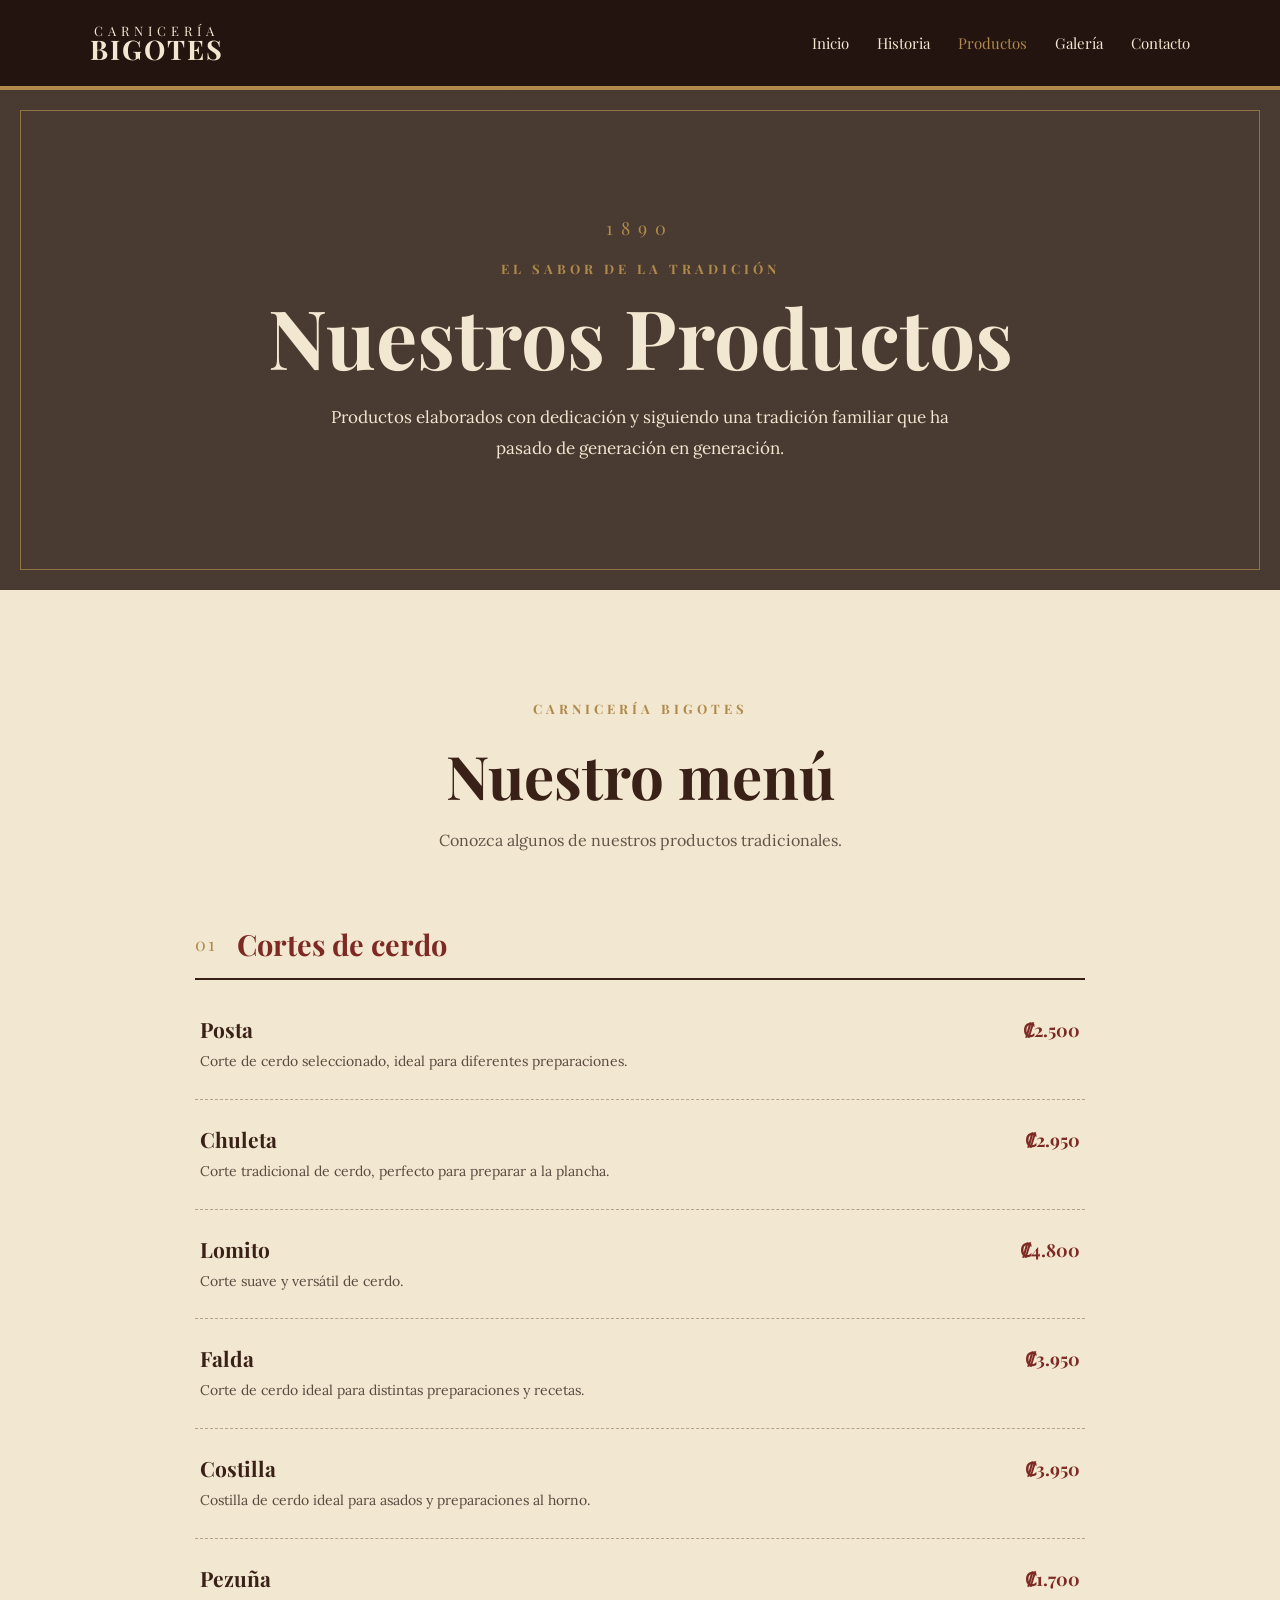
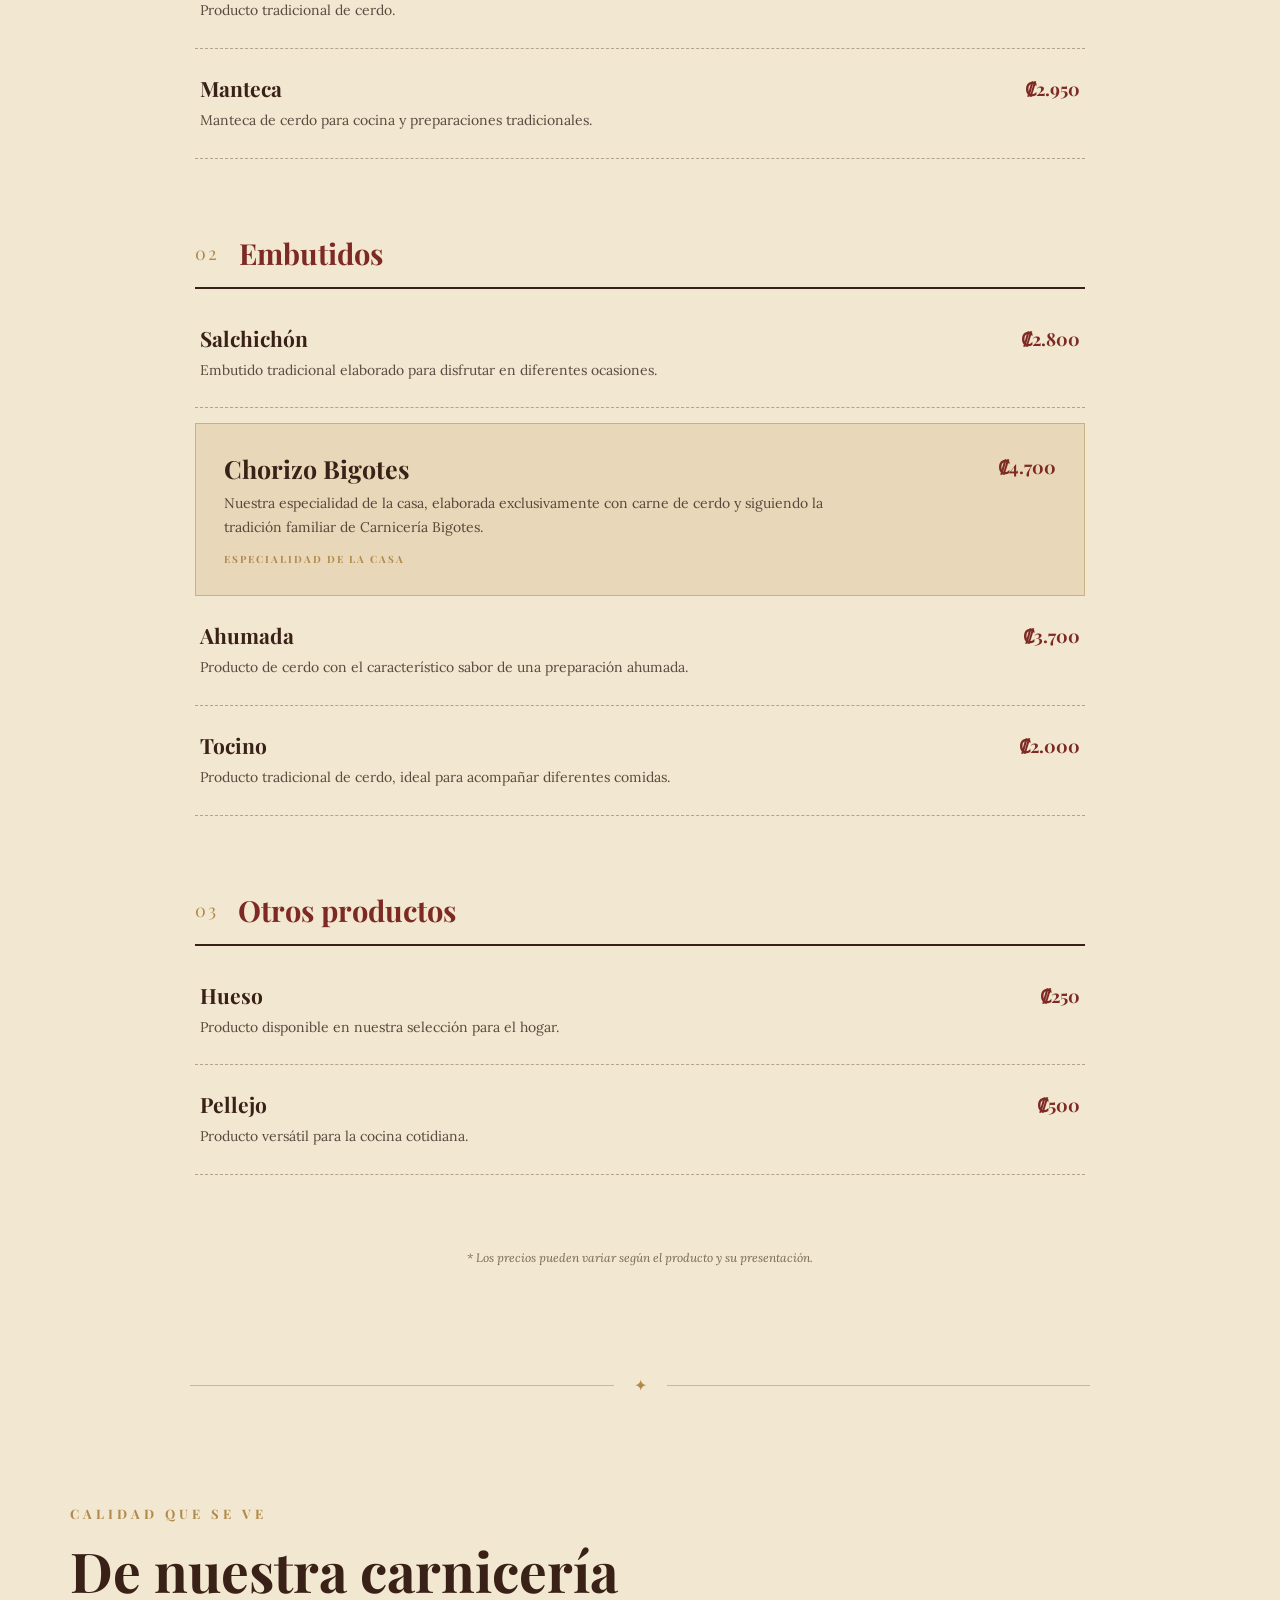
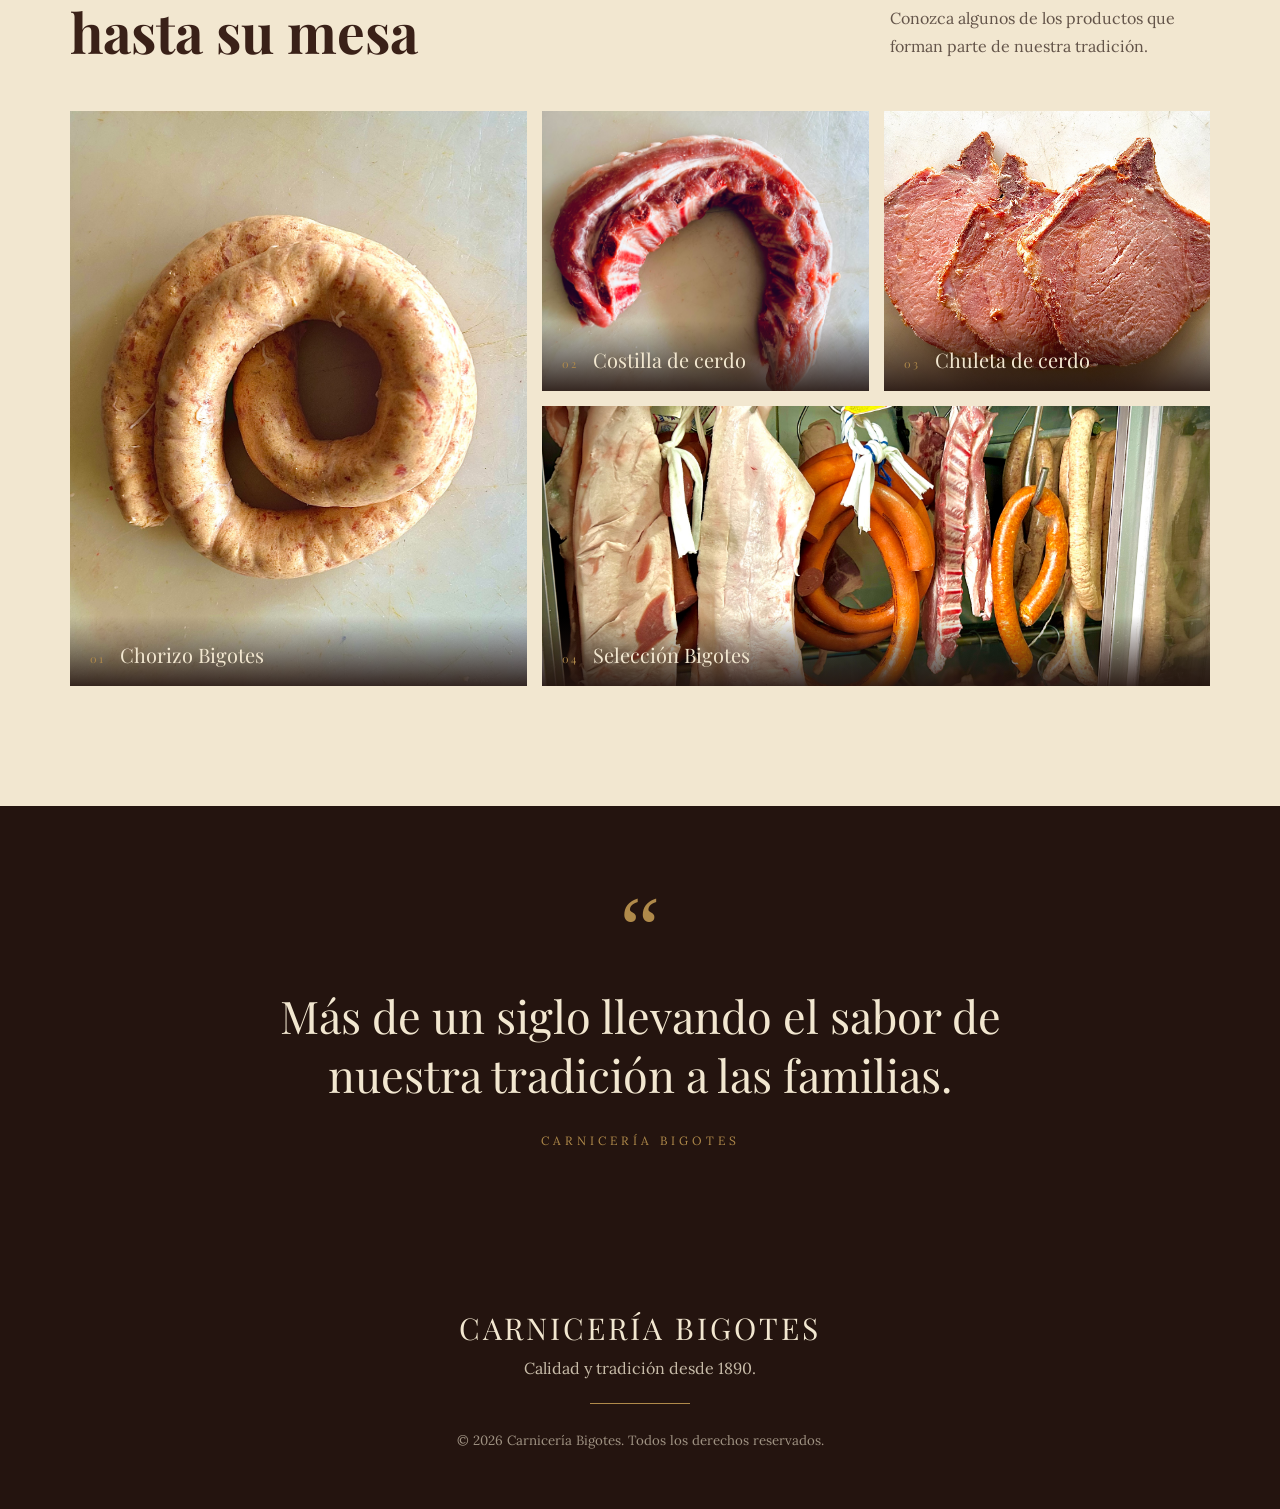
==== productos.html @ f31f07bd "Primeros archivos" ====
<!DOCTYPE html>
<html lang="es">
<head>
    <meta charset="UTF-8">
    <meta name="viewport" content="width=device-width, initial-scale=1.0">

    <title>Productos | Carnicería Bigotes</title>

    <!-- Fuentes -->
    <link rel="preconnect" href="https://fonts.googleapis.com">
    <link rel="preconnect" href="https://fonts.gstatic.com" crossorigin>
    <link href="https://fonts.googleapis.com/css2?family=Lora:wght@400;500;600&family=Playfair+Display:wght@600;700;800&display=swap" rel="stylesheet">

    <!-- CSS -->
    <link rel="stylesheet" href="css/style.css">
</head>

<body>

    <!-- Navegación -->
    <header class="navbar">
        <div class="logo">
            <span>CARNICERÍA</span>
            <strong>BIGOTES</strong>
        </div>

        <nav>
            <a href="index.html">Inicio</a>
            <a href="historia.html">Historia</a>
            <a href="productos.html" class="active">Productos</a>
            <a href="galeria.html">Galería</a>
            <a href="contacto.html">Contacto</a>
        </nav>
    </header>


    <!-- Encabezado -->
    <section class="products-hero">

        <div class="products-hero-content">

            <span class="hero-number">1890</span>

            <p class="eyebrow">EL SABOR DE LA TRADICIÓN</p>

            <h1>Nuestros Productos</h1>

            <p>
                Productos elaborados con dedicación y siguiendo
                una tradición familiar que ha pasado de generación
                en generación.
            </p>

        </div>

    </section>


    <main>

        <!-- Menú -->
        <section class="menu-section">

            <div class="menu-title">
                <p class="eyebrow">CARNICERÍA BIGOTES</p>

                <h2>Nuestro menú</h2>

                <p>
                    Conozca algunos de nuestros productos
                    tradicionales.
                </p>
            </div>


            <!-- Cortes -->
            <div class="menu-category">

                <div class="category-heading">
                    <span>01</span>
                    <h3>Cortes de cerdo</h3>
                </div>

                <div class="menu-items">

                    <div class="menu-item">
                        <div>
                            <h4>Posta</h4>
                            <p>
                                Corte de cerdo seleccionado,
                                ideal para diferentes preparaciones.
                            </p>
                        </div>

                        <span class="price">₡2.500</span>
                    </div>


                    <div class="menu-item">
                        <div>
                            <h4>Chuleta</h4>
                            <p>
                                Corte tradicional de cerdo,
                                perfecto para preparar a la plancha.
                            </p>
                        </div>

                        <span class="price">₡2.950</span>
                    </div>


                    <div class="menu-item">
                        <div>
                            <h4>Lomito</h4>
                            <p>
                                Corte suave y versátil de cerdo.
                            </p>
                        </div>

                        <span class="price">₡4.800</span>
                    </div>


                    <div class="menu-item">
                        <div>
                            <h4>Falda</h4>
                            <p>
                                Corte de cerdo ideal para distintas
                                preparaciones y recetas.
                            </p>
                        </div>

                        <span class="price">₡3.950</span>
                    </div>


                    <div class="menu-item">
                        <div>
                            <h4>Costilla</h4>
                            <p>
                                Costilla de cerdo ideal para asados
                                y preparaciones al horno.
                            </p>
                        </div>

                        <span class="price">₡3.950</span>
                    </div>


                    <div class="menu-item">
                        <div>
                            <h4>Pezuña</h4>
                            <p>
                                Producto tradicional de cerdo.
                            </p>
                        </div>

                        <span class="price">₡1.700</span>
                    </div>


                    <div class="menu-item">
                        <div>
                            <h4>Manteca</h4>
                            <p>
                                Manteca de cerdo para cocina
                                y preparaciones tradicionales.
                            </p>
                        </div>

                        <span class="price">₡2.950</span>
                    </div>

                </div>

            </div>


            <!-- Embutidos -->
            <div class="menu-category">

                <div class="category-heading">
                    <span>02</span>
                    <h3>Embutidos</h3>
                </div>

                <div class="menu-items">

                    <div class="menu-item">
                        <div>
                            <h4>Salchichón</h4>
                            <p>
                                Embutido tradicional elaborado
                                para disfrutar en diferentes ocasiones.
                            </p>
                        </div>

                        <span class="price">₡2.800</span>
                    </div>


                    <div class="menu-item featured-item">

                        <div>
                            <h4>Chorizo Bigotes</h4>

                            <p>
                                Nuestra especialidad de la casa,
                                elaborada exclusivamente con carne
                                de cerdo y siguiendo la tradición
                                familiar de Carnicería Bigotes.
                            </p>

                            <span class="recommended">
                                ESPECIALIDAD DE LA CASA
                            </span>
                        </div>

                        <span class="price">₡4.700</span>

                    </div>


                    <div class="menu-item">
                        <div>
                            <h4>Ahumada</h4>
                            <p>
                                Producto de cerdo con el característico
                                sabor de una preparación ahumada.
                            </p>
                        </div>

                        <span class="price">₡3.700</span>
                    </div>


                    <div class="menu-item">
                        <div>
                            <h4>Tocino</h4>
                            <p>
                                Producto tradicional de cerdo,
                                ideal para acompañar diferentes comidas.
                            </p>
                        </div>

                        <span class="price">₡2.000</span>
                    </div>

                </div>

            </div>


            <!-- Otros productos -->
            <div class="menu-category">

                <div class="category-heading">
                    <span>03</span>
                    <h3>Otros productos</h3>
                </div>

                <div class="menu-items">

                    <div class="menu-item">
                        <div>
                            <h4>Hueso</h4>
                            <p>
                                Producto disponible en nuestra
                                selección para el hogar.
                            </p>
                        </div>

                        <span class="price">₡250</span>
                    </div>

                    <div class="menu-item">
                        <div>
                            <h4>Pellejo</h4>
                            <p>
                                Producto versátil para la cocina cotidiana.
                            </p>
                        </div>

                        <span class="price">₡500</span>
                    </div>

                </div>

            </div>


            <p class="menu-note">
                * Los precios pueden variar según el producto y su presentación.
            </p>

        </section>


        <!-- Separador -->
        <div class="products-divider">
            <span></span>
            <div>✦</div>
            <span></span>
        </div>


        <!-- Galería de productos -->
        <section class="product-gallery">

            <div class="gallery-heading">

                <div>
                    <p class="eyebrow">CALIDAD QUE SE VE</p>

                    <h2>
                        De nuestra carnicería<br>
                        hasta su mesa
                    </h2>
                </div>

                <p>
                    Conozca algunos de los productos que forman
                    parte de nuestra tradición.
                </p>

            </div>


            <div class="product-grid">

                <figure class="product-photo large">
                    <img src="assets/chorizo.jpeg" alt="Chorizo Bigotes">

                    <figcaption>
                        <span>01</span>
                        Chorizo Bigotes
                    </figcaption>
                </figure>


                <figure class="product-photo">
                    <img src="assets/costilla.jpeg" alt="Costilla de cerdo">

                    <figcaption>
                        <span>02</span>
                        Costilla de cerdo
                    </figcaption>
                </figure>


                <figure class="product-photo">
                    <img src="assets/chuleta.jpeg" alt="Chuleta de cerdo">

                    <figcaption>
                        <span>03</span>
                        Chuleta de cerdo
                    </figcaption>
                </figure>


                <figure class="product-photo wide">
                    <img src="assets/carne.jpeg" alt="Productos de Carnicería Bigotes">

                    <figcaption>
                        <span>04</span>
                        Selección Bigotes
                    </figcaption>
                </figure>

            </div>

        </section>


        <!-- Frase final -->
        <section class="products-quote">

            <div class="quote-mark">“</div>

            <p>
                Más de un siglo llevando el sabor de nuestra
                tradición a las familias.
            </p>

            <span>CARNICERÍA BIGOTES</span>

        </section>

    </main>


    <!-- Footer -->
    <footer>

        <div class="footer-logo">
            CARNICERÍA BIGOTES
        </div>

        <p>
            Calidad y tradición desde 1890.
        </p>

        <div class="footer-line"></div>

        <small>
            © 2026 Carnicería Bigotes. Todos los derechos reservados.
        </small>

    </footer>


    <!-- JS -->
    <script src="js/main.js"></script>

</body>
</html>
---- css/style.css ----
:root {
    --cream: #f2e7d0;
    --paper: #e8d8b9;
    --brown: #3a2118;
    --dark-brown: #24140f;
    --red: #7d2924;
    --gold: #b08a4a;
    --text: #34231c;
}


/* ==============================
   RESET
============================== */

* {
    margin: 0;
    padding: 0;
    box-sizing: border-box;
}

html {
    scroll-behavior: smooth;
}

body {
    background: var(--cream);
    color: var(--text);
    font-family: "Lora", serif;
}


/* ==============================
   NAVBAR
============================== */

.navbar {
    min-height: 90px;
    background: var(--dark-brown);

    display: flex;
    align-items: center;
    justify-content: space-between;

    padding: 18px 7%;

    border-bottom: 4px solid var(--gold);
}

.logo {
    color: var(--cream);
    text-align: center;
    line-height: 0.9;
    font-family: "Playfair Display", serif;
}

.logo span {
    display: block;
    font-size: 13px;
    letter-spacing: 5px;
}

.logo strong {
    font-size: 27px;
    letter-spacing: 2px;
}

.navbar nav {
    display: flex;
    gap: 28px;
}

.navbar nav a {
    color: var(--cream);
    text-decoration: none;

    font-family: "Playfair Display", serif;
    font-size: 15px;

    transition: 0.3s;
}

.navbar nav a:hover,
.navbar nav a.active {
    color: var(--gold);
}


/* ==============================
   PAGE HEADER
============================== */

.page-header {
    min-height: 470px;

    display: flex;
    justify-content: center;
    align-items: center;

    text-align: center;

    position: relative;

    background:
        linear-gradient(
            rgba(45, 25, 18, 0.75),
            rgba(45, 25, 18, 0.75)
        ),
        url("assets/carniceria.jpeg") center/cover;

    color: var(--cream);
}

.page-header::before {
    content: "";

    position: absolute;
    inset: 18px;

    border: 1px solid rgba(242, 231, 208, 0.5);

    pointer-events: none;
}

.page-header-content {
    max-width: 800px;
    padding: 40px;
}

.eyebrow {
    color: var(--gold);

    font-family: "Playfair Display", serif;

    font-size: 13px;
    font-weight: bold;

    letter-spacing: 4px;

    margin-bottom: 18px;
}

.page-header h1 {
    font-family: "Playfair Display", serif;

    font-size: clamp(50px, 8vw, 90px);

    line-height: 1;
}

.page-header p:last-child {
    max-width: 600px;
    margin: 20px auto 0;

    font-size: 18px;
    line-height: 1.7;
}


/* ==============================
   ORNAMENT
============================== */

.ornament {
    display: flex;
    align-items: center;
    justify-content: center;

    gap: 15px;

    margin: 25px 0;

    color: var(--gold);
}

.ornament span {
    width: 100px;
    height: 1px;

    background: var(--gold);
}


/* ==============================
   HISTORY
============================== */

.history-section {
    max-width: 1150px;

    margin: 100px auto;

    padding: 0 30px;

    display: grid;
    grid-template-columns: 1fr 1fr;

    gap: 70px;

    align-items: center;
}

.history-image {
    position: relative;
}

.history-image::after {
    content: "";

    position: absolute;

    width: 100%;
    height: 100%;

    top: 15px;
    left: 15px;

    border: 2px solid var(--gold);

    z-index: 0;
}

.history-image img {
    position: relative;

    width: 100%;
    height: 600px;

    object-fit: cover;

    display: block;

    z-index: 1;
}

.history-text h2,
.timeline-section h2,
.values-section h2 {
    font-family: "Playfair Display", serif;

    color: var(--brown);

    font-size: clamp(35px, 4vw, 52px);

    line-height: 1.1;

    margin-bottom: 30px;
}

.history-text p:not(.eyebrow) {
    font-size: 16px;

    line-height: 1.9;

    margin-bottom: 18px;
}

/* ==============================
   VALUES
============================== */

.values-section {
    max-width: 1100px;

    margin: 100px auto;

    padding: 0 30px;

    text-align: center;
}

.values-grid {
    display: grid;

    grid-template-columns: repeat(3, 1fr);

    gap: 25px;

    margin-top: 50px;
}

.value-card {
    padding: 40px 30px;

    border: 1px solid rgba(58, 33, 24, 0.25);

    background: rgba(255, 255, 255, 0.18);

    transition: 0.3s;
}

.value-card:hover {
    transform: translateY(-5px);

    border-color: var(--gold);
}

.value-icon {
    color: var(--gold);

    font-size: 25px;

    margin-bottom: 15px;
}

.value-card h3 {
    font-family: "Playfair Display", serif;

    color: var(--red);

    font-size: 25px;

    margin-bottom: 15px;
}

.value-card p {
    line-height: 1.7;
}


/* ==============================
   FOOTER
============================== */

footer {
    background: var(--dark-brown);

    color: var(--cream);

    text-align: center;

    padding: 60px 20px;
}

.footer-logo {
    font-family: "Playfair Display", serif;

    font-size: 30px;

    letter-spacing: 3px;

    margin-bottom: 10px;
}

footer p {
    opacity: 0.8;

    margin-bottom: 25px;
}

.footer-line {
    width: 100px;
    height: 1px;

    background: var(--gold);

    margin: 0 auto 25px;
}

footer small {
    opacity: 0.6;
}


/* ==============================
   RESPONSIVE
============================== */

@media (max-width: 850px) {

    .navbar {
        flex-direction: column;
        gap: 25px;
    }

    .navbar nav {
        flex-wrap: wrap;
        justify-content: center;
        gap: 15px;
    }

    .history-section {
        grid-template-columns: 1fr;

        gap: 50px;
    }

    .history-image img {
        height: 400px;
    }

    .values-grid {
        grid-template-columns: 1fr;
    }

    .timeline::before {
        left: 75px;
    }

    .timeline-item {
        grid-template-columns: 110px 1fr;

        gap: 25px;
    }

    .timeline-content::before {
        left: -38px;
    }
}


@media (max-width: 550px) {

    .page-header {
        min-height: 400px;
    }

    .page-header::before {
        inset: 10px;
    }

    .history-section {
        margin: 60px auto;
    }

    .history-image::after {
        display: none;
    }

    .history-image img {
        height: 300px;
    }

    .timeline {
        margin-top: 50px;
    }

    .timeline::before {
        display: none;
    }

    .timeline-item {
        display: block;

        margin-bottom: 45px;
    }

    .timeline-year {
        text-align: left;

        margin-bottom: 8px;
    }

    .timeline-content {
        padding-left: 0;
    }

    .timeline-content::before {
        display: none;
    }
}

/* ==============================
   ANIMACIONES
============================== */

.hidden {
    opacity: 0;

    transform: translateY(30px);

    transition:
        opacity 0.7s ease,
        transform 0.7s ease;
}

.show {
    opacity: 1;

    transform: translateY(0);
}

.products-hero {
    min-height: 500px;

    display: flex;
    align-items: center;
    justify-content: center;

    text-align: center;

    background:
        linear-gradient(
            rgba(36, 20, 15, 0.82),
            rgba(36, 20, 15, 0.82)
        ),
        url("../assets/carne.jpg") center/cover;

    color: var(--cream);

    position: relative;
}

.products-hero::before {
    content: "";

    position: absolute;
    inset: 20px;

    border: 1px solid rgba(176, 138, 74, 0.7);
}

.products-hero-content {
    max-width: 850px;
    padding: 50px 30px;

    position: relative;
}

.hero-number {
    font-family: "Playfair Display", serif;

    color: var(--gold);

    font-size: 18px;

    letter-spacing: 8px;

    display: block;

    margin-bottom: 20px;
}

.products-hero h1 {
    font-family: "Playfair Display", serif;

    font-size: clamp(48px, 7vw, 82px);

    line-height: 1;

    margin-bottom: 25px;
}

.products-hero-content > p:last-child {
    max-width: 620px;

    margin: auto;

    font-size: 17px;

    line-height: 1.8;
}


/* =================================
   MENÚ
================================= */

.menu-section {
    max-width: 950px;

    margin: 110px auto;

    padding: 0 30px;
}

.menu-title {
    text-align: center;

    margin-bottom: 75px;
}

.menu-title h2 {
    font-family: "Playfair Display", serif;

    color: var(--brown);

    font-size: clamp(40px, 5vw, 60px);

    margin-bottom: 15px;
}

.menu-title > p:last-child {
    font-size: 16px;

    opacity: 0.75;
}


/* Categorías */

.menu-category {
    margin-bottom: 75px;
}

.category-heading {
    display: flex;
    align-items: center;

    gap: 20px;

    border-bottom: 2px solid var(--brown);

    padding-bottom: 15px;

    margin-bottom: 10px;
}

.category-heading span {
    font-family: "Playfair Display", serif;

    color: var(--gold);

    font-size: 18px;

    letter-spacing: 2px;
}

.category-heading h3 {
    font-family: "Playfair Display", serif;

    color: var(--red);

    font-size: 29px;
}


/* Productos del menú */

.menu-item {
    display: flex;

    justify-content: space-between;

    gap: 30px;

    padding: 25px 5px;

    border-bottom: 1px dashed rgba(58, 33, 24, 0.35);
}

.menu-item h4 {
    font-family: "Playfair Display", serif;

    color: var(--brown);

    font-size: 21px;

    margin-bottom: 7px;
}

.menu-item p {
    max-width: 650px;

    font-size: 14px;

    line-height: 1.7;

    opacity: 0.8;
}

.price {
    font-family: "Playfair Display", serif;

    color: var(--red);

    font-size: 18px;

    font-weight: bold;

    white-space: nowrap;

    padding-top: 3px;
}


/* Producto destacado */

.featured-item {
    background: var(--paper);

    padding: 28px;

    border: 1px solid rgba(176, 138, 74, 0.5);

    margin-top: 15px;
}

.featured-item h4 {
    font-size: 25px;
}

.recommended {
    display: inline-block;

    color: var(--gold);

    font-family: "Playfair Display", serif;

    font-size: 10px;

    letter-spacing: 2px;

    margin-top: 12px;

    font-weight: bold;
}

.menu-note {
    text-align: center;

    font-size: 12px;

    font-style: italic;

    opacity: 0.65;
}


/* =================================
   SEPARADOR
================================= */

.products-divider {
    max-width: 900px;

    margin: 0 auto 110px;

    display: flex;

    align-items: center;

    justify-content: center;

    gap: 20px;

    color: var(--gold);
}

.products-divider span {
    height: 1px;

    flex: 1;

    background: var(--gold);

    opacity: 0.5;
}


/* =================================
   GALERÍA DE PRODUCTOS
================================= */

.product-gallery {
    max-width: 1200px;

    margin: 0 auto 120px;

    padding: 0 30px;
}

.gallery-heading {
    display: flex;

    justify-content: space-between;

    align-items: end;

    gap: 50px;

    margin-bottom: 50px;
}

.gallery-heading h2 {
    font-family: "Playfair Display", serif;

    color: var(--brown);

    font-size: clamp(36px, 5vw, 55px);

    line-height: 1.1;
}

.gallery-heading > p {
    max-width: 320px;

    line-height: 1.8;

    opacity: 0.75;
}


/* Grid */

.product-grid {
    display: grid;

    grid-template-columns: 1.4fr 1fr 1fr;

    grid-template-rows: 280px 280px;

    gap: 15px;
}

.product-photo {
    position: relative;

    overflow: hidden;

    margin: 0;

    background: var(--brown);
}

.product-photo.large {
    grid-row: span 2;
}

.product-photo.wide {
    grid-column: span 2;
}

.product-photo img {
    width: 100%;
    height: 100%;

    object-fit: cover;

    display: block;

    transition: transform 0.6s ease;
}

.product-photo:hover img {
    transform: scale(1.06);
}


/* Texto de las fotos */

.product-photo figcaption {
    position: absolute;

    left: 0;
    right: 0;
    bottom: 0;

    padding: 25px 20px 18px;

    color: var(--cream);

    font-family: "Playfair Display", serif;

    font-size: 20px;

    background:
        linear-gradient(
            transparent,
            rgba(36, 20, 15, 0.9)
        );
}

.product-photo figcaption span {
    color: var(--gold);

    font-size: 11px;

    letter-spacing: 2px;

    margin-right: 10px;
}


/* =================================
   FRASE FINAL
================================= */

.products-quote {
    background: var(--dark-brown);

    color: var(--cream);

    text-align: center;

    padding: 100px 30px;
}

.quote-mark {
    color: var(--gold);

    font-family: Georgia, serif;

    font-size: 90px;

    line-height: 0.5;

    margin-bottom: 35px;
}

.products-quote p {
    max-width: 800px;

    margin: auto;

    font-family: "Playfair Display", serif;

    font-size: clamp(28px, 4vw, 45px);

    line-height: 1.3;
}

.products-quote span {
    display: block;

    margin-top: 30px;

    color: var(--gold);

    font-size: 12px;

    letter-spacing: 4px;
}


/* =================================
   RESPONSIVE
================================= */

@media (max-width: 800px) {

    .products-hero {
        min-height: 430px;
    }

    .menu-section {
        margin: 75px auto;
    }

    .gallery-heading {
        display: block;
    }

    .gallery-heading > p {
        margin-top: 20px;
    }

    .product-grid {
        grid-template-columns: 1fr 1fr;

        grid-template-rows: 250px 250px 250px;
    }

    .product-photo.large {
        grid-column: span 2;

        grid-row: span 1;
    }

    .product-photo.wide {
        grid-column: span 2;
    }
}


@media (max-width: 550px) {

    .products-hero::before {
        inset: 10px;
    }

    .products-hero-content {
        padding: 40px 25px;
    }

    .menu-section {
        padding: 0 20px;
    }

    .category-heading h3 {
        font-size: 24px;
    }

    .menu-item {
        gap: 15px;

        padding: 22px 0;
    }

    .menu-item h4 {
        font-size: 18px;
    }

    .menu-item p {
        font-size: 13px;
    }

    .price {
        font-size: 15px;
    }

    .featured-item {
        padding: 22px 18px;
    }

    .product-gallery {
        padding: 0 20px;
    }

    .product-grid {
        display: block;
    }

    .product-photo,
    .product-photo.large,
    .product-photo.wide {
        height: 300px;

        margin-bottom: 15px;
    }

    .products-quote {
        padding: 80px 25px;
    }
}
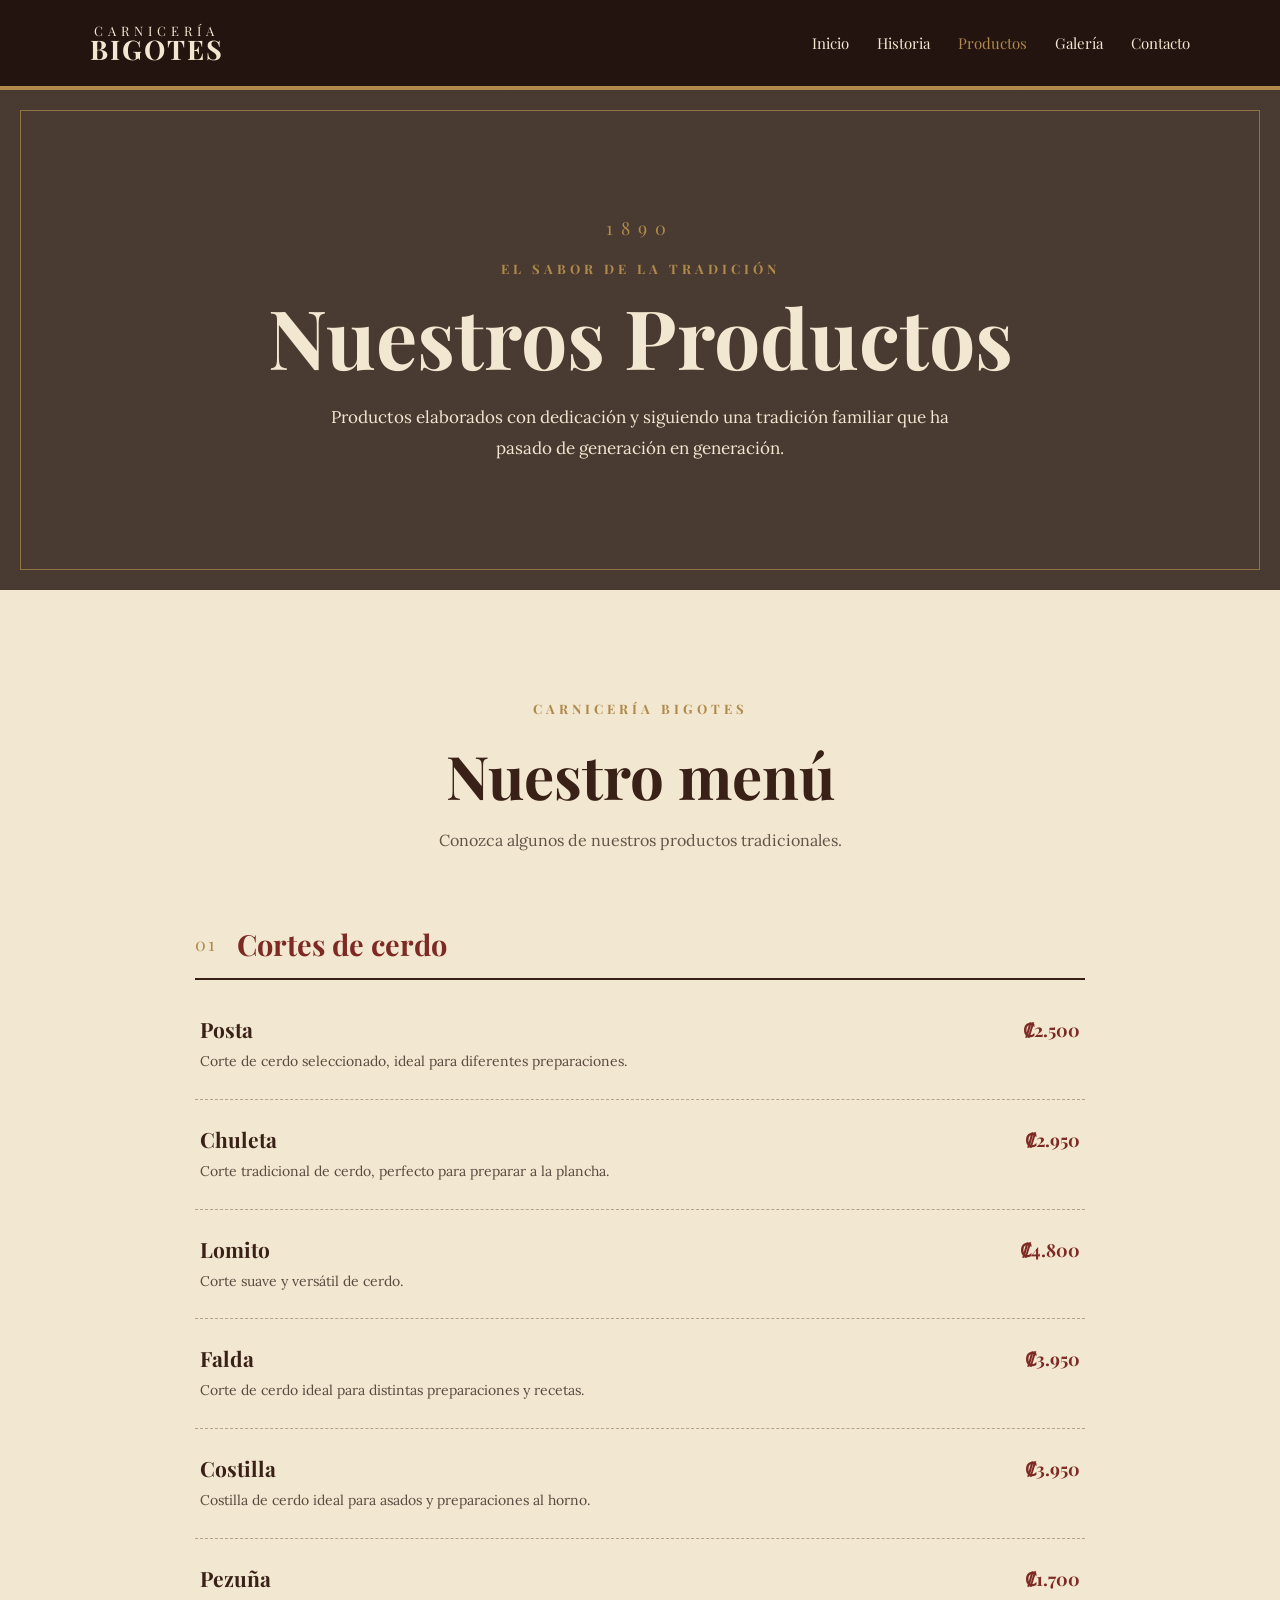
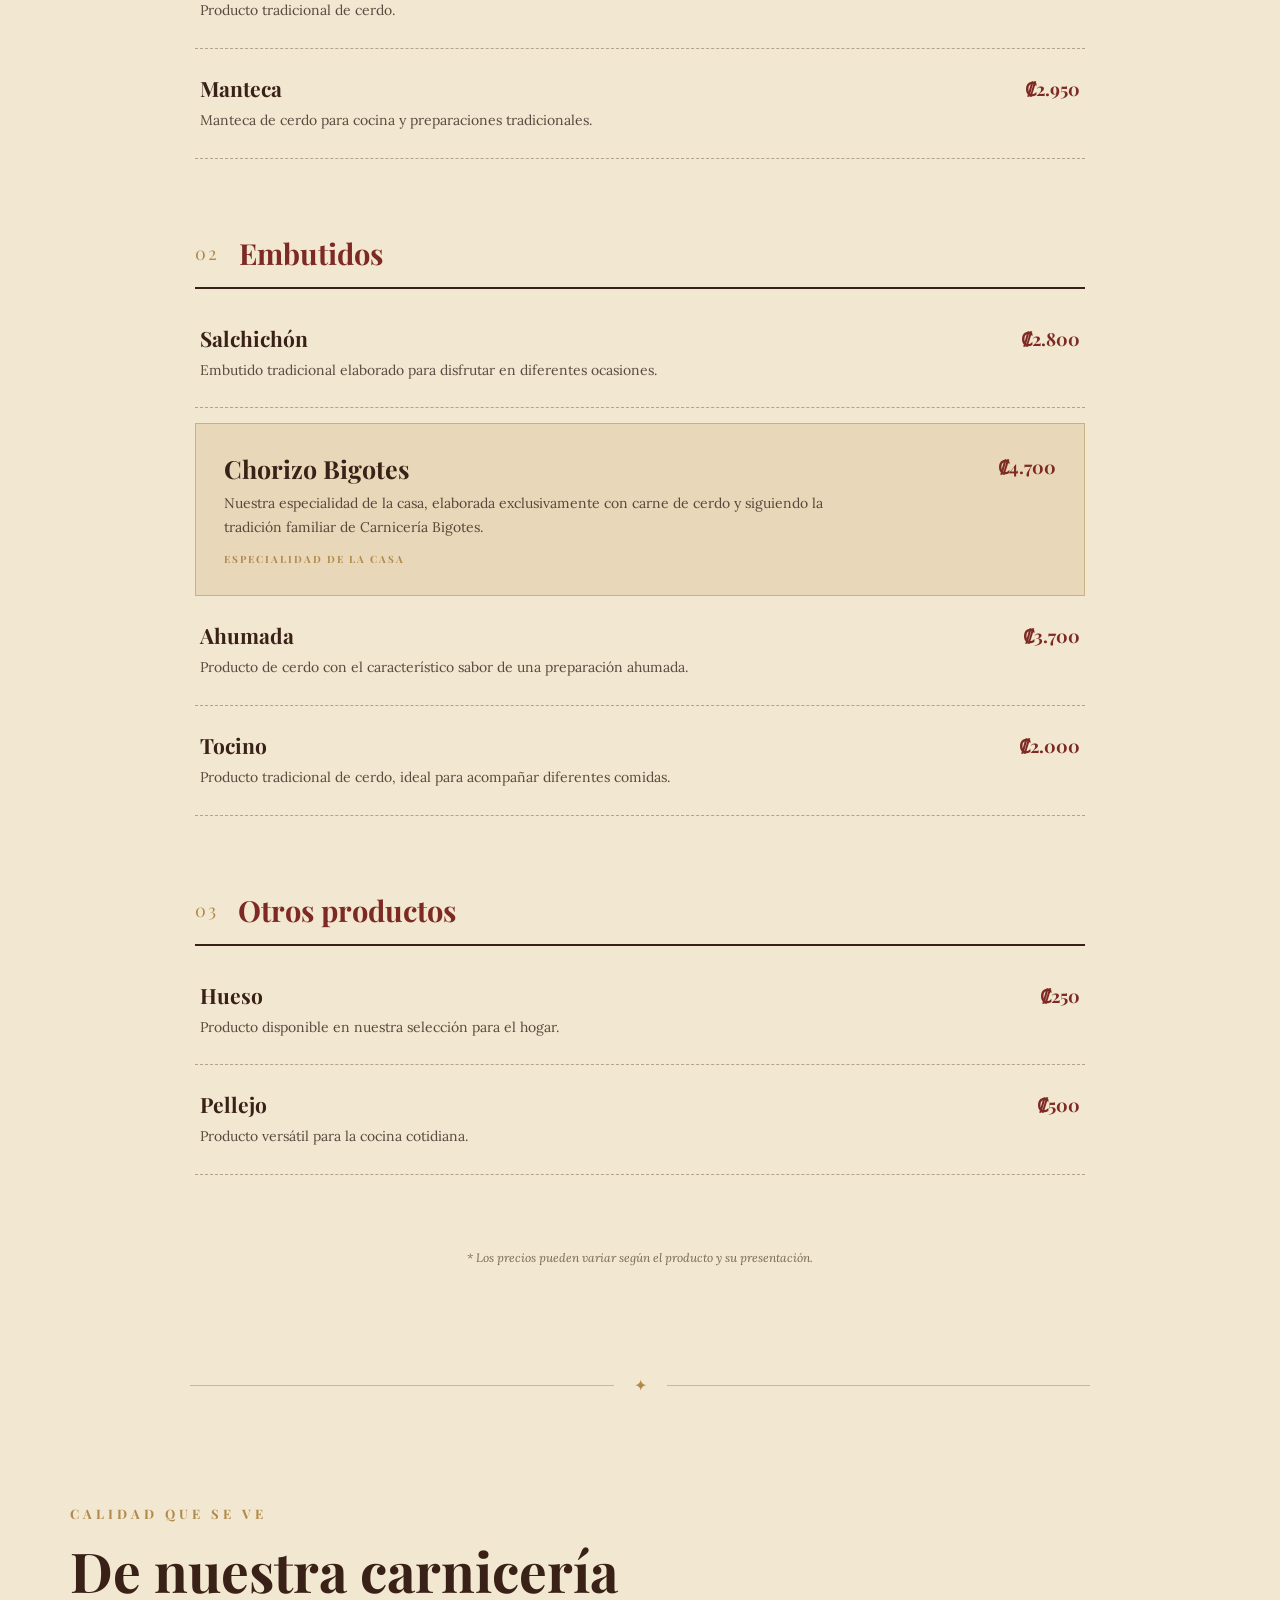
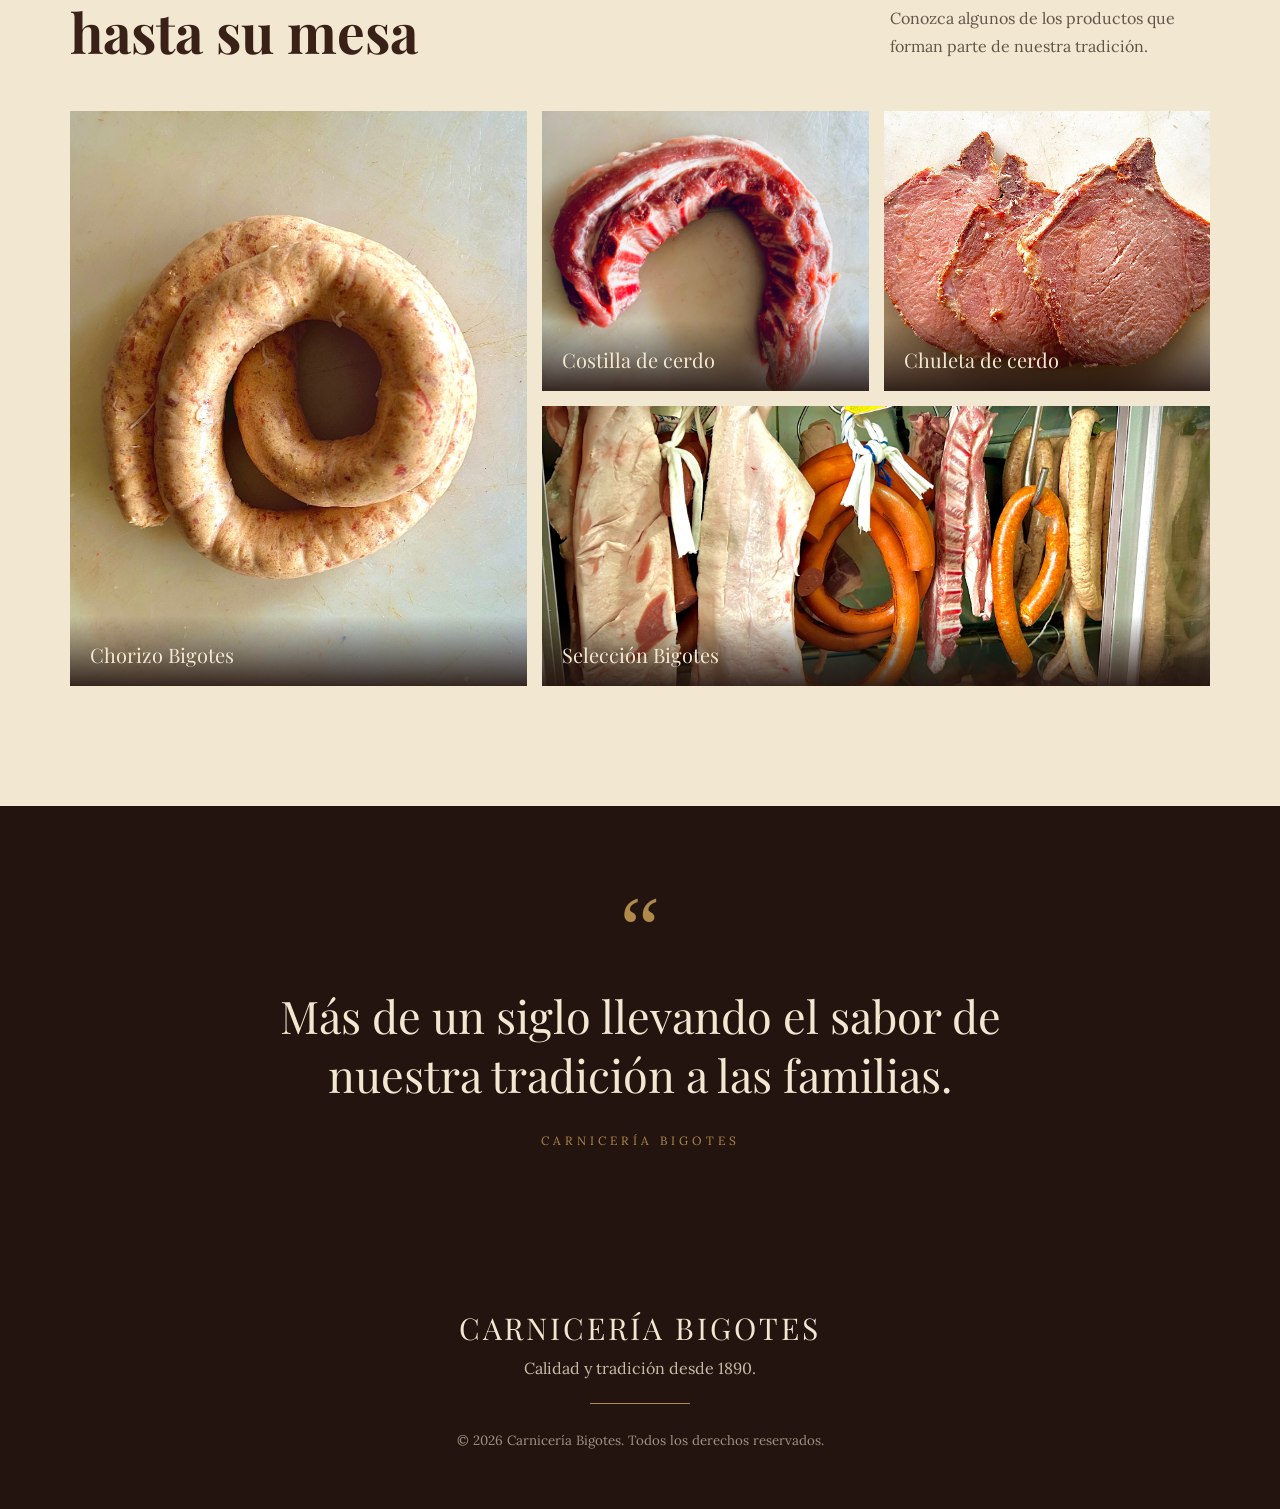
==== commit a0ee93f7: "Borrador avanzado" ====
--- a/productos.html
+++ b/productos.html
@@ -332,7 +332,6 @@
                     <img src="assets/chorizo.jpeg" alt="Chorizo Bigotes">
 
                     <figcaption>
-                        <span>01</span>
                         Chorizo Bigotes
                     </figcaption>
                 </figure>
@@ -342,7 +341,6 @@
                     <img src="assets/costilla.jpeg" alt="Costilla de cerdo">
 
                     <figcaption>
-                        <span>02</span>
                         Costilla de cerdo
                     </figcaption>
                 </figure>
@@ -352,7 +350,6 @@
                     <img src="assets/chuleta.jpeg" alt="Chuleta de cerdo">
 
                     <figcaption>
-                        <span>03</span>
                         Chuleta de cerdo
                     </figcaption>
                 </figure>
@@ -362,7 +359,6 @@
                     <img src="assets/carne.jpeg" alt="Productos de Carnicería Bigotes">
 
                     <figcaption>
-                        <span>04</span>
                         Selección Bigotes
                     </figcaption>
                 </figure>
--- a/css/style.css
+++ b/css/style.css
@@ -1022,4 +1022,1388 @@
     .products-quote {
         padding: 80px 25px;
     }
+}
+
+/*
+   GALERÍA MODERNA (esta sección gestiona el estilo de la galeria)
+================================= */
+
+.gallery-modern {
+    max-width: 1200px;
+    margin: 0 auto 120px;
+    padding: 0 30px;
+}
+
+.gallery-modern .gallery-heading {
+    display: flex;
+    justify-content: space-between;
+    align-items: end;
+    gap: 50px;
+    margin-bottom: 50px;
+}
+
+.gallery-modern .gallery-heading h2 {
+    font-family: "Playfair Display", serif;
+    color: var(--brown);
+    font-size: clamp(36px, 5vw, 55px);
+    line-height: 1.1;
+}
+
+.gallery-modern .gallery-heading > p {
+    max-width: 320px;
+    line-height: 1.8;
+    opacity: 0.75;
+}
+
+/* Grid tipo masonry con CSS columns */
+.masonry-grid {
+    column-count: 3;
+    column-gap: 18px;
+}
+
+.masonry-item {
+    position: relative;
+    display: block;
+    break-inside: avoid;
+    margin-bottom: 18px;
+    overflow: hidden;
+    border-radius: 4px;
+    cursor: pointer;
+    background: var(--brown);
+}
+
+.masonry-item img {
+    width: 100%;
+    height: auto;
+    display: block;
+    transition: transform 0.7s ease;
+}
+
+/* Overlay oscuro con texto */
+.masonry-item::after {
+    content: "";
+    position: absolute;
+    inset: 0;
+    background: linear-gradient(
+        to top,
+        rgba(36, 20, 15, 0.85),
+        rgba(36, 20, 15, 0) 55%
+    );
+    opacity: 0;
+    transition: opacity 0.4s ease;
+    pointer-events: none;
+}
+
+.masonry-item:hover img {
+    transform: scale(1.08);
+}
+
+.masonry-item:hover::after {
+    opacity: 1;
+}
+
+/* Texto encima de la foto */
+.masonry-caption {
+    position: absolute;
+    left: 0;
+    right: 0;
+    bottom: 0;
+    padding: 25px 22px 20px;
+    color: var(--cream);
+    font-family: "Playfair Display", serif;
+    font-size: 19px;
+    z-index: 2;
+    transform: translateY(15px);
+    opacity: 0;
+    transition: all 0.4s ease;
+    pointer-events: none;
+}
+
+.masonry-item:hover .masonry-caption {
+    transform: translateY(0);
+    opacity: 1;
+}
+
+.masonry-caption span {
+    display: block;
+    color: var(--gold);
+    font-size: 11px;
+    letter-spacing: 3px;
+    margin-bottom: 6px;
+    font-weight: bold;
+}
+
+/* Badge numerado siempre visible */
+.masonry-badge {
+    position: absolute;
+    top: 15px;
+    left: 15px;
+    background: rgba(36, 20, 15, 0.75);
+    color: var(--gold);
+    font-family: "Playfair Display", serif;
+    font-size: 12px;
+    letter-spacing: 2px;
+    padding: 6px 10px;
+    border: 1px solid rgba(176, 138, 74, 0.6);
+    z-index: 2;
+    transition: 0.4s;
+}
+
+.masonry-item:hover .masonry-badge {
+    background: var(--gold);
+    color: var(--dark-brown);
+}
+
+/* =================================
+   RESPONSIVE
+================================= */
+
+@media (max-width: 900px) {
+    .masonry-grid {
+        column-count: 2;
+    }
+
+    .gallery-modern .gallery-heading {
+        display: block;
+    }
+
+    .gallery-modern .gallery-heading > p {
+        margin-top: 20px;
+    }
+}
+
+@media (max-width: 550px) {
+    .gallery-modern {
+        padding: 0 20px;
+    }
+
+    .masonry-grid {
+        column-count: 1;
+    }
+}
+
+/* =================================
+   CAJITA CLARA PARA EL TEXTO
+================================= */
+
+.masonry-caption {
+    background: rgba(242, 231, 208, 0.92);
+    color: var(--dark-brown);
+    padding: 14px 18px 12px;
+    border-left: 3px solid var(--gold);
+    border-radius: 2px;
+    margin: 0 14px 14px 14px;
+    transform: none;
+    opacity: 1;
+    transition: all 0.4s ease;
+}
+
+.masonry-item:hover .masonry-caption {
+    background: rgba(242, 231, 208, 1);
+    transform: translateY(-4px);
+}
+
+.masonry-caption span {
+    color: var(--red);
+    font-size: 10px;
+    letter-spacing: 3px;
+    margin-bottom: 4px;
+    display: block;
+    font-weight: bold;
+}
+
+/* El overlay oscuro ya no hace falta con la cajita */
+.masonry-item::after {
+    display: none;
+}
+
+
+/* =================================
+   LIGHTBOX (visor ampliado)
+================================= */
+
+.lightbox {
+    position: fixed;
+    inset: 0;
+    background: rgba(20, 10, 6, 0.95);
+    display: none;
+    align-items: center;
+    justify-content: center;
+    z-index: 9999;
+    padding: 30px;
+    opacity: 0;
+    transition: opacity 0.3s ease;
+}
+
+.lightbox.active {
+    display: flex;
+    opacity: 1;
+}
+
+.lightbox-content {
+    max-width: 1100px;
+    width: 100%;
+    max-height: 90vh;
+    display: flex;
+    flex-direction: column;
+    gap: 20px;
+    position: relative;
+}
+
+.lightbox-image-wrapper {
+    flex: 1;
+    display: flex;
+    align-items: center;
+    justify-content: center;
+    overflow: hidden;
+    max-height: 75vh;
+}
+
+.lightbox img {
+    max-width: 100%;
+    max-height: 75vh;
+    object-fit: contain;
+    border: 2px solid var(--gold);
+    box-shadow: 0 20px 60px rgba(0, 0, 0, 0.6);
+    display: block;
+}
+
+.lightbox-info {
+    background: rgba(242, 231, 208, 0.95);
+    padding: 18px 25px;
+    border-left: 4px solid var(--gold);
+    color: var(--dark-brown);
+    font-family: "Lora", serif;
+    text-align: left;
+}
+
+.lightbox-info .lightbox-categoria {
+    display: block;
+    color: var(--red);
+    font-family: "Playfair Display", serif;
+    font-size: 11px;
+    letter-spacing: 3px;
+    font-weight: bold;
+    margin-bottom: 6px;
+}
+
+.lightbox-info .lightbox-titulo {
+    font-family: "Playfair Display", serif;
+    font-size: 22px;
+    color: var(--brown);
+}
+
+.lightbox-info .lightbox-contador {
+    display: block;
+    color: var(--gold);
+    font-family: "Playfair Display", serif;
+    font-size: 11px;
+    letter-spacing: 2px;
+    margin-top: 8px;
+}
+
+/* Botones del lightbox */
+.lightbox-close,
+.lightbox-prev,
+.lightbox-next {
+    position: absolute;
+    background: rgba(242, 231, 208, 0.95);
+    color: var(--dark-brown);
+    border: 1px solid var(--gold);
+    cursor: pointer;
+    font-family: "Playfair Display", serif;
+    transition: 0.3s;
+    z-index: 2;
+}
+
+.lightbox-close:hover,
+.lightbox-prev:hover,
+.lightbox-next:hover {
+    background: var(--gold);
+    color: var(--dark-brown);
+}
+
+.lightbox-close {
+    top: -10px;
+    right: -10px;
+    width: 42px;
+    height: 42px;
+    font-size: 20px;
+    border-radius: 50%;
+    display: flex;
+    align-items: center;
+    justify-content: center;
+}
+
+.lightbox-prev,
+.lightbox-next {
+    top: 50%;
+    transform: translateY(-50%);
+    width: 50px;
+    height: 50px;
+    font-size: 24px;
+    display: flex;
+    align-items: center;
+    justify-content: center;
+}
+
+.lightbox-prev {
+    left: -20px;
+}
+
+.lightbox-next {
+    right: -20px;
+}
+
+/* Responsive lightbox */
+@media (max-width: 800px) {
+    .lightbox {
+        padding: 15px;
+    }
+
+    .lightbox-close {
+        top: 5px;
+        right: 5px;
+        width: 38px;
+        height: 38px;
+        font-size: 18px;
+    }
+
+    .lightbox-prev,
+    .lightbox-next {
+        width: 42px;
+        height: 42px;
+        font-size: 20px;
+    }
+
+    .lightbox-prev {
+        left: 5px;
+    }
+
+    .lightbox-next {
+        right: 5px;
+    }
+
+    .lightbox-info .lightbox-titulo {
+        font-size: 18px;
+    }
+}
+
+/* Cursor indicando que se puede hacer clic */
+.masonry-item {
+    cursor: zoom-in;
+}
+
+/* =================================
+   CONTACTO - ENCABEZADO
+================================= */
+
+.contact-header {
+    max-width: 800px;
+
+    margin: 90px auto 60px;
+
+    padding: 0 25px;
+
+    text-align: center;
+}
+
+.contact-header h1 {
+    font-family: "Playfair Display", serif;
+
+    color: var(--brown);
+
+    font-size: clamp(48px, 7vw, 75px);
+
+    line-height: 1;
+
+    margin-bottom: 20px;
+}
+
+.contact-header > p:last-child {
+    max-width: 550px;
+
+    margin: auto;
+
+    line-height: 1.8;
+
+    opacity: 0.75;
+}
+
+
+/* =================================
+   TARJETAS DE CONTACTO
+================================= */
+
+.contact-info {
+    max-width: 1050px;
+
+    margin: 0 auto 90px;
+
+    padding: 0 25px;
+
+    display: grid;
+
+    grid-template-columns: repeat(3, 1fr);
+
+    gap: 18px;
+}
+
+.contact-card {
+    display: flex;
+
+    align-items: center;
+
+    gap: 20px;
+
+    min-height: 150px;
+
+    padding: 25px;
+
+    text-decoration: none;
+
+    color: var(--text);
+
+    background: var(--paper);
+
+    border: 1px solid rgba(176, 138, 74, 0.45);
+
+    transition:
+        transform 0.3s ease,
+        background 0.3s ease;
+}
+
+.contact-card:hover {
+    transform: translateY(-5px);
+
+    background: #e2cfaa;
+}
+
+.contact-icon {
+    min-width: 48px;
+    height: 48px;
+
+    display: flex;
+
+    align-items: center;
+    justify-content: center;
+
+    border: 1px solid var(--gold);
+
+    border-radius: 50%;
+
+    color: var(--red);
+
+    font-size: 21px;
+}
+
+.contact-label {
+    display: block;
+
+    color: var(--gold);
+
+    font-family: "Playfair Display", serif;
+
+    font-size: 10px;
+
+    letter-spacing: 2px;
+
+    margin-bottom: 5px;
+}
+
+.contact-card h2 {
+    font-family: "Playfair Display", serif;
+
+    color: var(--brown);
+
+    font-size: 20px;
+
+    margin-bottom: 6px;
+}
+
+.contact-card p {
+    font-size: 12px;
+
+    line-height: 1.5;
+
+    opacity: 0.7;
+}
+
+
+/* =================================
+   REDES SOCIALES
+================================= */
+
+.social-section {
+    background: var(--dark-brown);
+
+    color: var(--cream);
+
+    text-align: center;
+
+    padding: 75px 25px;
+}
+
+.social-section h2 {
+    font-family: "Playfair Display", serif;
+
+    font-size: clamp(35px, 5vw, 50px);
+
+    margin-bottom: 35px;
+}
+
+.social-links {
+    display: flex;
+
+    justify-content: center;
+
+    gap: 15px;
+}
+
+.social-link {
+    min-width: 190px;
+
+    padding: 15px 25px;
+
+    display: flex;
+
+    align-items: center;
+    justify-content: center;
+
+    gap: 12px;
+
+    color: var(--cream);
+
+    border: 1px solid rgba(176, 138, 74, 0.6);
+
+    text-decoration: none;
+
+    font-family: "Playfair Display", serif;
+
+    transition: 0.3s;
+}
+
+.social-link:hover {
+    background: var(--gold);
+
+    color: var(--dark-brown);
+}
+
+.social-link span {
+    font-size: 23px;
+}
+
+
+/* =================================
+   STAFF
+================================= */
+
+.staff-section {
+    max-width: 1050px;
+
+    margin: 100px auto;
+
+    padding: 0 25px;
+}
+
+.staff-heading {
+    text-align: center;
+
+    margin-bottom: 50px;
+}
+
+.staff-heading h2 {
+    font-family: "Playfair Display", serif;
+
+    color: var(--brown);
+
+    font-size: clamp(38px, 5vw, 55px);
+}
+
+.staff-grid {
+    display: grid;
+
+    grid-template-columns: repeat(3, 1fr);
+
+    gap: 20px;
+}
+
+.staff-card {
+    padding: 30px;
+
+    border-top: 3px solid var(--red);
+
+    background: rgba(255, 255, 255, 0.18);
+
+    position: relative;
+
+    transition: transform 0.3s ease;
+}
+
+.staff-card:hover {
+    transform: translateY(-4px);
+}
+
+.staff-number {
+    color: var(--gold);
+
+    font-family: "Playfair Display", serif;
+
+    font-size: 13px;
+
+    letter-spacing: 2px;
+
+    margin-bottom: 35px;
+}
+
+.staff-info h3 {
+    color: var(--brown);
+
+    font-family: "Playfair Display", serif;
+
+    font-size: 22px;
+
+    margin-bottom: 8px;
+}
+
+.staff-info span {
+    color: var(--red);
+
+    font-size: 10px;
+
+    font-weight: bold;
+
+    letter-spacing: 2px;
+}
+
+
+/* =================================
+   RESPONSIVE
+================================= */
+
+@media (max-width: 850px) {
+
+    .contact-info {
+        grid-template-columns: 1fr;
+
+        max-width: 600px;
+    }
+
+    .contact-card {
+        min-height: 120px;
+    }
+
+    .staff-grid {
+        grid-template-columns: 1fr;
+    }
+
+    .staff-card {
+        display: flex;
+
+        align-items: center;
+
+        gap: 30px;
+    }
+
+    .staff-number {
+        margin-bottom: 0;
+    }
+}
+
+
+@media (max-width: 550px) {
+
+    .contact-header {
+        margin-top: 60px;
+    }
+
+    .contact-info {
+        padding: 0 18px;
+
+        margin-bottom: 65px;
+    }
+
+    .contact-card {
+        padding: 20px;
+
+        gap: 15px;
+    }
+
+    .contact-card h2 {
+        font-size: 18px;
+    }
+
+    .social-section {
+        padding: 60px 20px;
+    }
+
+    .social-links {
+        flex-direction: column;
+
+        align-items: center;
+    }
+
+    .social-link {
+        width: 100%;
+
+        max-width: 300px;
+    }
+
+    .staff-section {
+        margin: 70px auto;
+    }
+}
+
+/* =================================
+   INICIO - PORTADA
+================================= */
+
+.home-hero {
+    min-height: calc(100vh - 90px);
+
+    position: relative;
+
+    display: flex;
+    align-items: center;
+    justify-content: center;
+
+    text-align: center;
+
+    color: var(--cream);
+
+    background:
+        linear-gradient(
+            rgba(36, 20, 15, 0.68),
+            rgba(36, 20, 15, 0.78)
+        ),
+        url("../assets/carniceria.jpg") center/cover;
+
+    overflow: hidden;
+}
+
+
+/* Borde decorativo */
+
+.home-hero::before {
+    content: "";
+
+    position: absolute;
+
+    inset: 25px;
+
+    border: 1px solid rgba(176, 138, 74, 0.7);
+
+    pointer-events: none;
+}
+
+
+/* Contenido */
+
+.home-hero-content {
+    position: relative;
+
+    max-width: 900px;
+
+    padding: 50px 30px;
+}
+
+.hero-small {
+    color: var(--gold);
+
+    font-family: "Playfair Display", serif;
+
+    font-size: 12px;
+
+    font-weight: bold;
+
+    letter-spacing: 5px;
+
+    margin-bottom: 25px;
+}
+
+
+/* Logo central */
+
+.home-logo {
+    display: inline-block;
+}
+
+.home-logo > span {
+    display: block;
+
+    font-family: "Playfair Display", serif;
+
+    font-size: clamp(16px, 2vw, 23px);
+
+    letter-spacing: 10px;
+
+    margin-left: 10px;
+}
+
+.home-logo h1 {
+    font-family: "Playfair Display", serif;
+
+    font-size: clamp(75px, 13vw, 150px);
+
+    line-height: 0.85;
+
+    letter-spacing: 4px;
+
+    margin: 10px 0 20px;
+}
+
+.home-logo-line {
+    display: flex;
+
+    align-items: center;
+
+    justify-content: center;
+
+    gap: 15px;
+}
+
+.home-logo-line span {
+    width: 100px;
+
+    height: 1px;
+
+    background: var(--gold);
+}
+
+.home-logo-line b {
+    color: var(--gold);
+
+    font-family: "Playfair Display", serif;
+
+    font-size: 16px;
+
+    letter-spacing: 3px;
+}
+
+.hero-slogan {
+    margin-top: 30px;
+
+    font-size: 18px;
+
+    font-style: italic;
+
+    opacity: 0.9;
+}
+
+
+/* Botones */
+
+.hero-button {
+    display: inline-block;
+
+    margin-top: 30px;
+
+    padding: 14px 28px;
+
+    border: 1px solid var(--gold);
+
+    color: var(--cream);
+
+    text-decoration: none;
+
+    font-family: "Playfair Display", serif;
+
+    font-size: 11px;
+
+    font-weight: bold;
+
+    letter-spacing: 2px;
+
+    transition: 0.3s;
+}
+
+.hero-button:hover {
+    background: var(--gold);
+
+    color: var(--dark-brown);
+}
+
+
+/* Indicador */
+
+.scroll-indicator {
+    position: absolute;
+
+    bottom: 25px;
+
+    left: 50%;
+
+    transform: translateX(-50%);
+
+    display: flex;
+
+    flex-direction: column;
+
+    align-items: center;
+
+    gap: 5px;
+
+    color: var(--gold);
+
+    font-size: 9px;
+
+    letter-spacing: 2px;
+}
+
+.scroll-indicator b {
+    font-size: 20px;
+
+    font-weight: normal;
+}
+
+
+/* =================================
+   PRESENTACIÓN
+================================= */
+
+.welcome-section {
+    max-width: 1150px;
+
+    margin: 120px auto;
+
+    padding: 0 30px;
+
+    display: grid;
+
+    grid-template-columns: 1fr 1fr;
+
+    gap: 80px;
+
+    align-items: center;
+}
+
+.welcome-image {
+    position: relative;
+}
+
+.welcome-image img {
+    width: 100%;
+
+    height: 500px;
+
+    object-fit: cover;
+
+    display: block;
+}
+
+.image-stamp {
+    position: absolute;
+
+    right: -25px;
+
+    bottom: -25px;
+
+    width: 115px;
+    height: 115px;
+
+    border-radius: 50%;
+
+    display: flex;
+
+    flex-direction: column;
+
+    justify-content: center;
+
+    align-items: center;
+
+    background: var(--red);
+
+    color: var(--cream);
+
+    border: 3px solid var(--cream);
+
+    outline: 1px solid var(--gold);
+}
+
+.image-stamp span {
+    font-size: 9px;
+
+    letter-spacing: 3px;
+}
+
+.image-stamp strong {
+    font-family: "Playfair Display", serif;
+
+    font-size: 28px;
+}
+
+.welcome-text h2 {
+    font-family: "Playfair Display", serif;
+
+    color: var(--brown);
+
+    font-size: clamp(40px, 5vw, 60px);
+
+    line-height: 1.05;
+
+    margin-bottom: 30px;
+}
+
+.welcome-text > p:not(.eyebrow) {
+    line-height: 1.9;
+
+    margin-bottom: 18px;
+
+    opacity: 0.85;
+}
+
+.text-link {
+    display: inline-block;
+
+    margin-top: 15px;
+
+    color: var(--red);
+
+    text-decoration: none;
+
+    font-family: "Playfair Display", serif;
+
+    font-size: 12px;
+
+    font-weight: bold;
+
+    letter-spacing: 2px;
+
+    border-bottom: 1px solid var(--gold);
+
+    padding-bottom: 6px;
+}
+
+.text-link span {
+    margin-left: 8px;
+
+    transition: 0.3s;
+}
+
+.text-link:hover span {
+    margin-left: 15px;
+}
+
+
+/* =================================
+   ESPECIALIDAD
+================================= */
+
+.specialty-section {
+    min-height: 600px;
+
+    display: flex;
+
+    align-items: center;
+
+    justify-content: center;
+
+    text-align: center;
+
+    color: var(--cream);
+
+    background:
+        linear-gradient(
+            rgba(65, 30, 22, 0.82),
+            rgba(65, 30, 22, 0.88)
+        ),
+        url("../assets/chorizo.jpg") center/cover;
+
+    position: relative;
+}
+
+.specialty-section::before {
+    content: "";
+
+    position: absolute;
+
+    inset: 25px;
+
+    border: 1px solid rgba(176, 138, 74, 0.65);
+}
+
+.specialty-content {
+    max-width: 700px;
+
+    padding: 50px 30px;
+
+    position: relative;
+}
+
+.specialty-content h2 {
+    font-family: "Playfair Display", serif;
+
+    font-size: clamp(45px, 6vw, 75px);
+
+    line-height: 1;
+
+    margin-bottom: 10px;
+}
+
+.specialty-content > p:not(.eyebrow) {
+    max-width: 600px;
+
+    margin: 25px auto;
+
+    line-height: 1.8;
+
+    font-size: 16px;
+}
+
+.outline-button {
+    display: inline-block;
+
+    margin-top: 15px;
+
+    padding: 13px 28px;
+
+    border: 1px solid var(--gold);
+
+    color: var(--cream);
+
+    text-decoration: none;
+
+    font-family: "Playfair Display", serif;
+
+    font-size: 11px;
+
+    letter-spacing: 2px;
+
+    transition: 0.3s;
+}
+
+.outline-button:hover {
+    background: var(--gold);
+
+    color: var(--dark-brown);
+}
+
+
+/* =================================
+   VALORES
+================================= */
+
+.home-values {
+    max-width: 1100px;
+
+    margin: 110px auto;
+
+    padding: 0 30px;
+}
+
+.home-values-heading {
+    text-align: center;
+
+    margin-bottom: 60px;
+}
+
+.home-values-heading h2 {
+    font-family: "Playfair Display", serif;
+
+    color: var(--brown);
+
+    font-size: clamp(40px, 5vw, 58px);
+}
+
+.home-values-grid {
+    display: grid;
+
+    grid-template-columns: repeat(3, 1fr);
+
+    gap: 40px;
+}
+
+.home-values-grid article {
+    text-align: center;
+
+    padding: 20px 25px;
+
+    border-left: 1px solid var(--gold);
+}
+
+.home-values-grid article > span {
+    color: var(--gold);
+
+    font-family: "Playfair Display", serif;
+
+    font-size: 12px;
+
+    letter-spacing: 2px;
+}
+
+.home-values-grid h3 {
+    color: var(--red);
+
+    font-family: "Playfair Display", serif;
+
+    font-size: 27px;
+
+    margin: 12px 0;
+}
+
+.home-values-grid p {
+    line-height: 1.7;
+
+    font-size: 14px;
+
+    opacity: 0.75;
+}
+
+
+/* =================================
+   FINAL
+================================= */
+
+.home-final {
+    min-height: 500px;
+
+    display: flex;
+
+    align-items: center;
+
+    justify-content: center;
+
+    text-align: center;
+
+    color: var(--cream);
+
+    background: var(--dark-brown);
+
+    padding: 80px 25px;
+}
+
+.home-final h2 {
+    font-family: "Playfair Display", serif;
+
+    font-size: clamp(45px, 6vw, 70px);
+
+    line-height: 1;
+
+    margin-bottom: 25px;
+}
+
+.home-final > div > p:not(.eyebrow) {
+    max-width: 550px;
+
+    margin: auto;
+
+    line-height: 1.8;
+
+    opacity: 0.8;
+}
+
+
+/* =================================
+   RESPONSIVE
+================================= */
+
+@media (max-width: 850px) {
+
+    .home-hero {
+        min-height: calc(100vh - 150px);
+    }
+
+    .welcome-section {
+        grid-template-columns: 1fr;
+
+        gap: 60px;
+
+        margin: 80px auto;
+    }
+
+    .welcome-image img {
+        height: 400px;
+    }
+
+    .home-values-grid {
+        grid-template-columns: 1fr;
+
+        gap: 25px;
+    }
+
+    .home-values-grid article {
+        border-left: none;
+
+        border-top: 1px solid var(--gold);
+
+        padding-top: 25px;
+    }
+}
+
+
+@media (max-width: 550px) {
+
+    .home-hero::before {
+        inset: 10px;
+    }
+
+    .home-hero-content {
+        padding: 40px 20px;
+    }
+
+    .hero-small {
+        letter-spacing: 3px;
+    }
+
+    .home-logo h1 {
+        font-size: 65px;
+
+        letter-spacing: 1px;
+    }
+
+    .home-logo > span {
+        letter-spacing: 6px;
+    }
+
+    .home-logo-line span {
+        width: 55px;
+    }
+
+    .hero-slogan {
+        font-size: 15px;
+    }
+
+    .scroll-indicator {
+        display: none;
+    }
+
+    .welcome-section {
+        padding: 0 20px;
+
+        margin: 70px auto;
+    }
+
+    .welcome-image img {
+        height: 330px;
+    }
+
+    .image-stamp {
+        width: 90px;
+        height: 90px;
+
+        right: -10px;
+        bottom: -15px;
+    }
+
+    .image-stamp strong {
+        font-size: 23px;
+    }
+
+    .specialty-section::before {
+        inset: 10px;
+    }
+
+    .specialty-content {
+        padding: 60px 25px;
+    }
+
+    .home-values {
+        margin: 70px auto;
+
+        padding: 0 20px;
+    }
+
+    .home-final {
+        min-height: 430px;
+    }
 }
